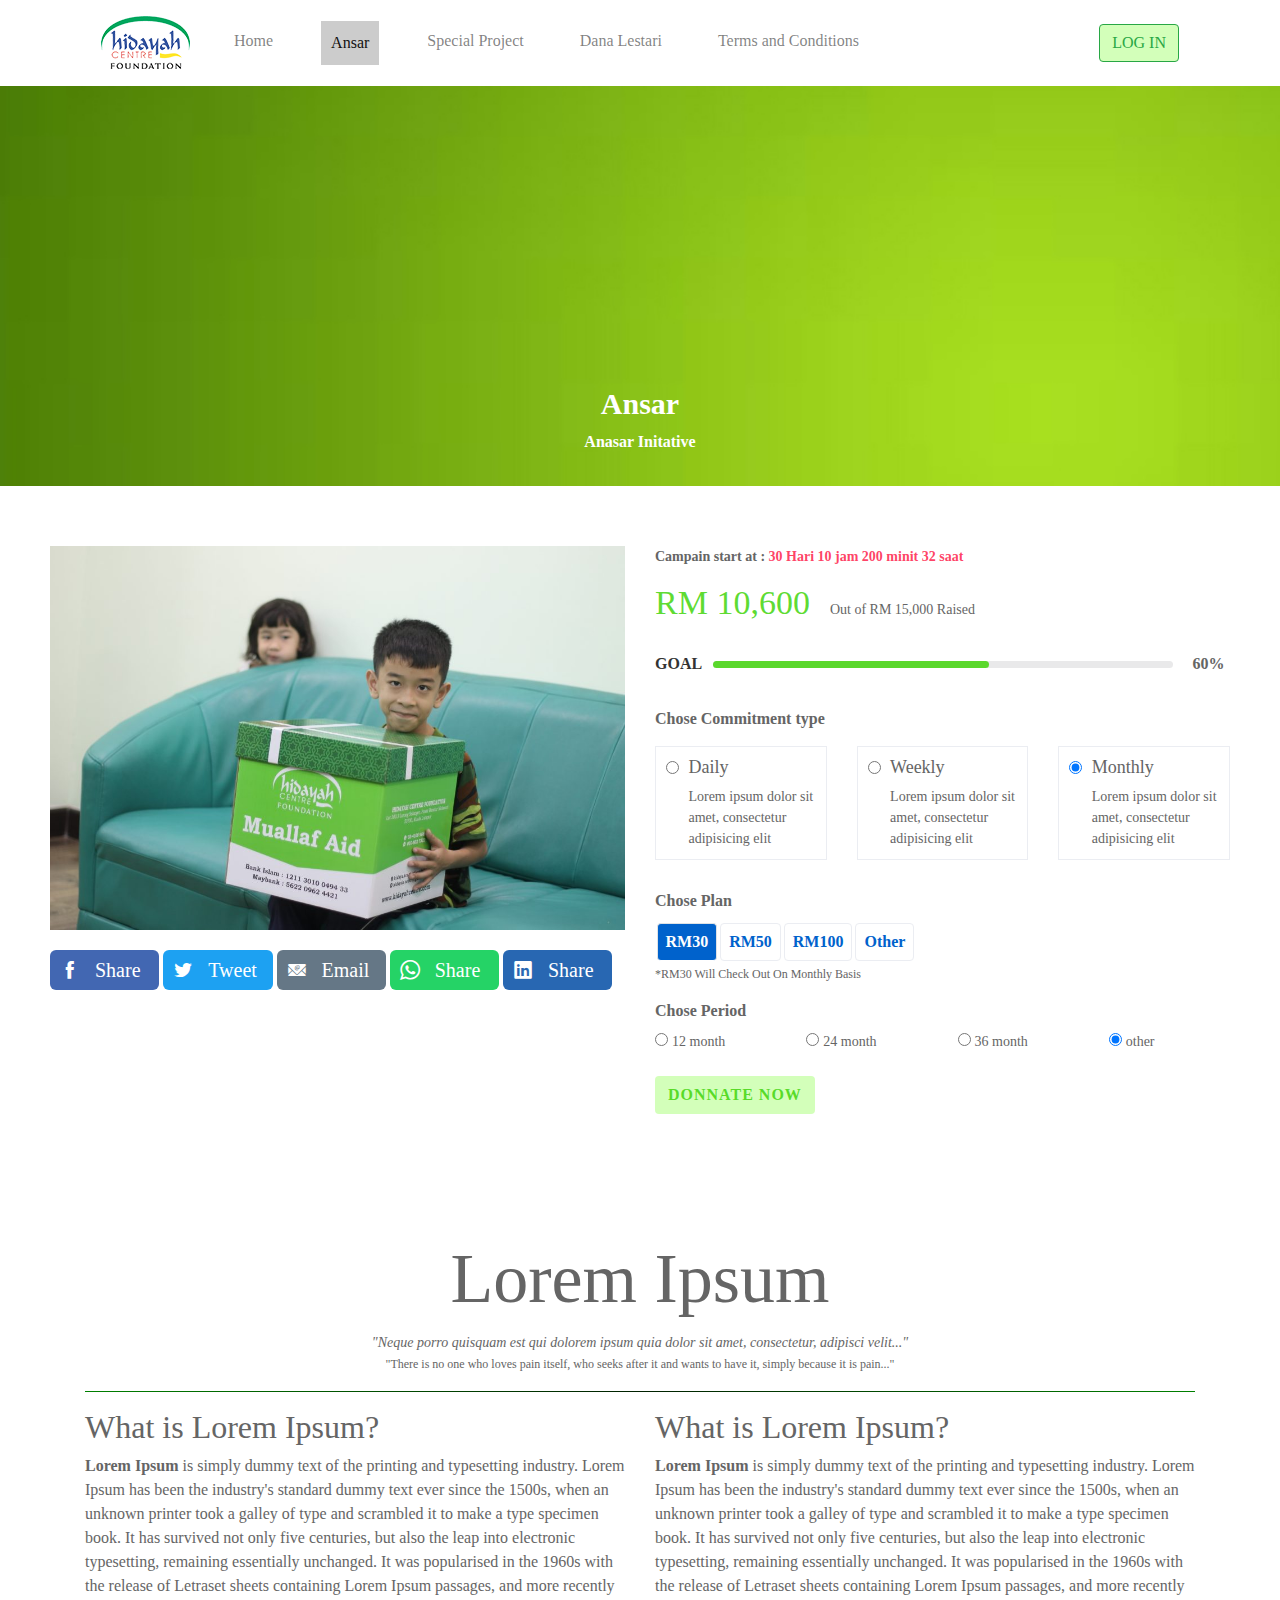
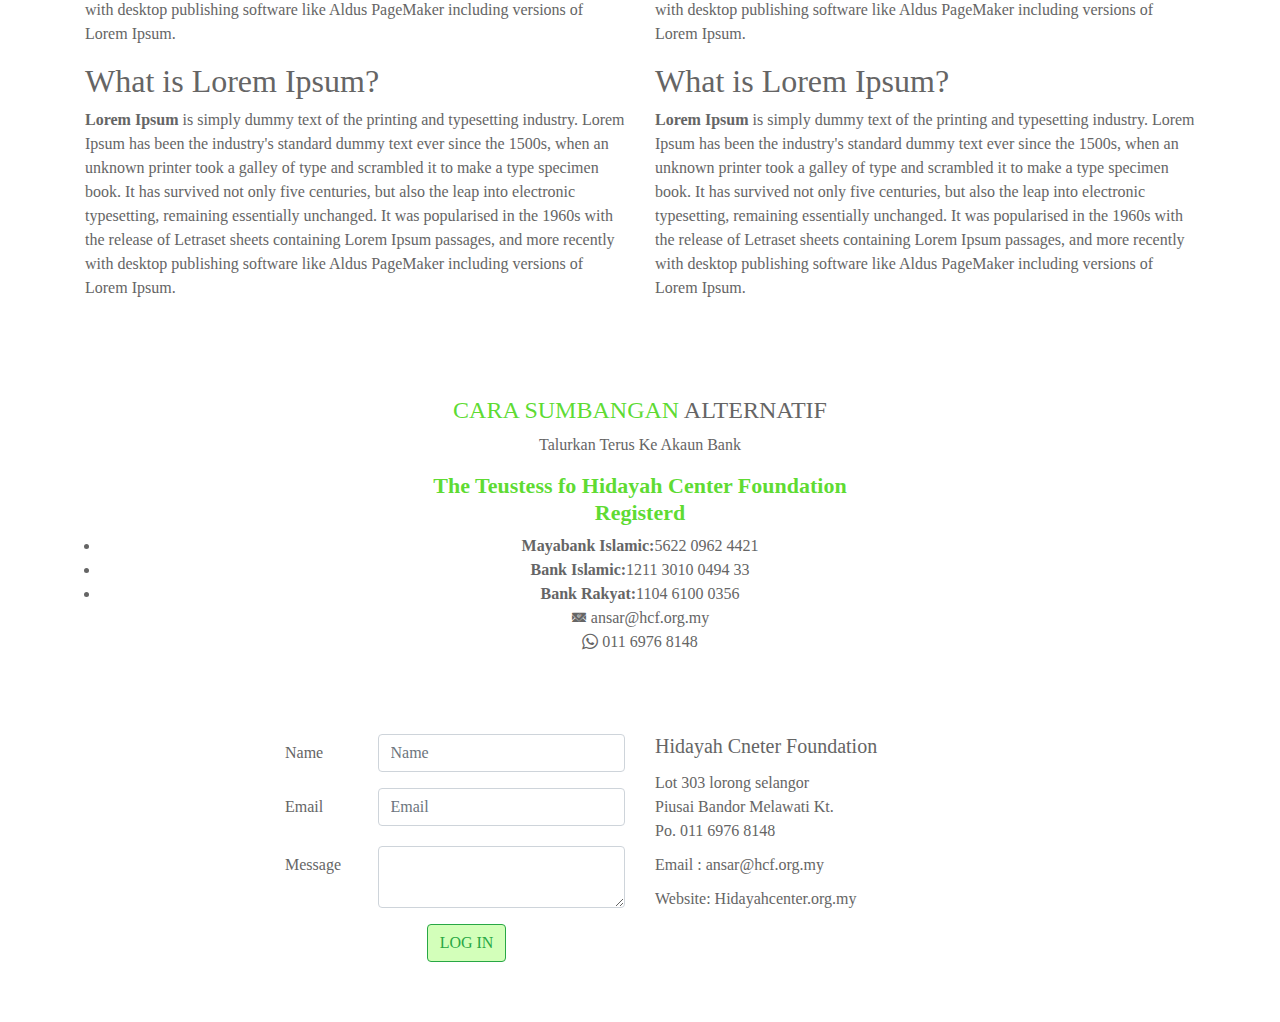
==== ansar-detail.html @ 2acba269 "Client" ====
<!DOCTYPE html>
<html>
<head>
	<meta charset="utf-8">
    <meta name="viewport" content="width=device-width, initial-scale=1, shrink-to-fit=no">
    <meta name="viewport" content="width=device-width, initial-scale=1">
    <title></title>
	<!-- bootstrap link -->
	<link rel="stylesheet" type="text/css" href="css/bootstrap.min.css">
	<!-- main css -->
	<link rel="stylesheet" href="css/style.css">
	<!-- icon -->
	<link href="icofont/icofont.min.css" rel="stylesheet">
	<!------ Include the above in your HEAD tag ---------->
</head>
<body>
	<header>
		<div class="container">
			<!-- menu -->
			
		<nav class="navbar navbar-expand-lg navbar-light bg-light">
		  <a class="navbar-brand" href="#">
		  	<img src="images/logo-4.png"></a>
		  <button class="navbar-toggler" type="button" data-toggle="collapse" data-target="#navbarSupportedContent" aria-controls="navbarSupportedContent" aria-expanded="false" aria-label="Toggle navigation">
		    <span class="navbar-toggler-icon"></span>
		  </button>

		  <div class="collapse navbar-collapse" id="navbarSupportedContent">
		    <ul class="navbar-nav mr-auto">
		      <li class="nav-item">
		        <a class="nav-link" href="#">Home</a>
		      </li>
		      <li class="nav-item active">
		        <a class="nav-link" href="#">Ansar <span class="sr-only">(current)</span></a>
		      </li>
		      <li class="nav-item">
		        <a class="nav-link" href="#">Special Project</a>
		      </li>
		      <li class="nav-item">
		        <a class="nav-link" href="#">Dana Lestari</a>
		      </li>
		      <li class="nav-item">
		        <a class="nav-link" href="#">Terms and Conditions</a>
		      </li>
		    </ul>
		     <button class="btn btn-outline-success my-2 my-sm-0" type="submit">Log in</button>
		  </div>
		</nav>
			<!-- menu end -->
		</div>
	</header>
	<!-- hero section -->
	<section id="hero">
		<div class="container">
			<div class="hero-content">
				<h4>Ansar</h4>
				<p>Anasar Initative</p>
			</div>
		</div>
	</section>
	<section id="ansar-detail">
			<div class="row">
				<div class="col-lg-6 col-md-12">
					<div class="ansar-detail-img">
						<img src="images/Mualaf-Aid-1024x683.jpg">
					</div>
					<div class="social-area">
						<div class="s-item">
							<div class="item"><a href=""><i class="icofont-facebook"></i> <span>Share</span></a></div>
						</div>
						<div class="s-item">
							<div class="item"><a href=""><i class="icofont-twitter"></i> <span>Tweet</span></a></div>
						</div>
						<div class="s-item">
							<div class="item"><a href=""><i class="icofont-email"></i> <span>Email</span></a></div>
						</div>
						<div class="s-item">
							<div class="item"><a href=""><i class="icofont-brand-whatsapp"></i> <span>Share</span></a></div>
						</div>
						<div class="s-item">
							<div class="item"><a><i class="icofont-linkedin"></i> <span>Share</span></a></div>
						</div>
					</div>
				</div>
				<div class="col-lg-6 col-md-12">
					<div class="ansar-detail-content">
						<p>Campain start at : <span>30 Hari 10 jam 200 minit 32 saat</span></p>
						<div class="ansar-detail-price">
							<h4>RM 10,600<small>Out of RM 15,000 Raised</small></h4>
						</div>
						<div class="progress-box">
						  <li class="progress-title">goal</li>
							  <div class="progress orange">
							      <div class="progress-bar" style="width:60%; background:#42d50ddb;">
							          
							      </div>
							  </div>
							<li><div class="progress-value">60%</div></li>
						</div>
						<div class="commitment-area">
							<span style="font-weight: 600">Chose Commitment type</span>
							<div class="row">
								<div class="col-md-4">
									<div class="commitment-box">
										<span class="commitment__control">
											<span class="commitment-radio">
												<input type="radio" name="m_option_1" value="1" checked="">
											</span>
										</span>
										<span class="commitment-option__label">
											<span class="commitment-option__head">
												<h4 class="commitment-option__title">
													Daily
												</h4>
												<div class="commitment-option__focus">
													Lorem ipsum dolor sit amet, consectetur adipisicing elit
												</div>
											</span>
										</span>
									</div>
								</div>
								<div class="col-md-4">
									<div class="commitment-box">
										<span class="commitment__control">
											<span class="commitment-radio">
												<input type="radio" name="m_option_1" value="1" checked="">
											</span>
										</span>
										<span class="commitment-option__label">
											<span class="commitment-option__head">
												<h4 class="commitment-option__title">
													Weekly
												</h4>
												<div class="commitment-option__focus">
													Lorem ipsum dolor sit amet, consectetur adipisicing elit
												</div>
											</span>
										</span>
									</div>
								</div>
								<div class="col-md-4">
									<div class="commitment-box">
										<span class="commitment__control">
											<span class="commitment-radio">
												<input type="radio" name="m_option_1" value="1" checked="">
											</span>
										</span>
										<span class="commitment-option__label">
											<span class="commitment-option__head">
												<h4 class="commitment-option__title">
													Monthly
												</h4>
												<div class="commitment-option__focus">
													Lorem ipsum dolor sit amet, consectetur adipisicing elit
												</div>
											</span>
										</span>
									</div>
								</div>
							</div>
						</div>
						<div id="tabs" class="project-tab">
				            	<div class="title">
				            		<span>Chose Plan</span>
				            	</div>
				                <div class="row">
				                    <div class="col-md-8">
				                        <nav>
				                            <div class="nav nav-tabs nav-fill" id="nav-tab" role="tablist">
				                                <a class="nav-item nav-link active" id="nav-rm30-tab" data-toggle="tab" href="#nav-rm30" role="tab" aria-controls="nav-rm30" aria-selected="true">RM30</a>
				                                <a class="nav-item nav-link" id="nav-rm50-tab" data-toggle="tab" href="#nav-rm50" role="tab" aria-controls="nav-rm50" aria-selected="false">RM50</a>
				                                <a class="nav-item nav-link" id="nav-rm100-tab" data-toggle="tab" href="#nav-rm100" role="tab" aria-controls="nav-rm100" aria-selected="false">RM100</a>
				                                <a class="nav-item nav-link" id="nav-others-tab" data-toggle="tab" href="#nav-others" role="tab" aria-controls="nav-others" aria-selected="false">Other</a>
				                            </div>
				                        </nav>
				                        <div class="tab-content" id="nav-tabContent">
				                            <div class="tab-pane fade show active" id="nav-rm30" role="tabpanel" aria-labelledby="nav-rm30-tab">
				                            	<span>*RM30 Will Check Out On Monthly Basis</span>
				                            </div>
				                            <div class="tab-pane fade" id="nav-rm50" role="tabpanel" aria-labelledby="nav-rm50-tab">
				                            	<span>*RM50 Will Check Out On Monthly Basis</span>
				                            </div>
				                            <div class="tab-pane fade" id="nav-rm100" role="tabpanel" aria-labelledby="nav-rm100-tab">
				                            	<span>*RM100 Will Check Out On Monthly Basis</span>
				                            </div>
				                            <div class="tab-pane fade" id="nav-others" role="tabpanel" aria-labelledby="nav-others-tab">
				                            	<span>*Selct A Plan</span>
				                            </div>
				                        </div>
				                    </div>
				                </div>
				        </div>
						<div class="period">
							<h6>Chose Period</h6>
							<div class="row">
								<div class="col-lg-3 col-md-3 col-sm-6">
									<span class="period-radio">
										<input type="radio" name="m_option_2" value="1" checked="">
									</span>
									<span class="period-option__label">
									<span class="period-option__head">
										<span class="period-option__title">
											12 month
										</span>
									</span>
								</div>
								<div class="col-lg-3 col-md-3 col-sm-6">
									<span class="period-radio">
										<input type="radio" name="m_option_2" value="1" checked="">
									</span>
									<span class="period-option__label">
									<span class="period-option__head">
										<span class="period-option__title">
											24 month
										</span>
									</span>
								</div>
								<div class="col-lg-3 col-md-3 col-sm-6">
									<span class="period-radio">
										<input type="radio" name="m_option_2" value="1" checked="">
									</span>
									<span class="period-option__label">
										<span class="period-option__head">
											<span class="period-option__title">
												36 month 
											</span>
										</span>
									</span>
								</div>
								<div class="col-lg-3 col-md-3 col-sm-6">
									<span class="period-radio">
										<input type="radio" name="m_option_2" value="1" checked="">
									</span>
									<span class="period-option__label">
										<span class="period-option__head">
											<span class="period-option__title">
												other
											</span>
										</span>
									</span>
								</div>
							</div>
						</div>
						<div class="button">
							<div class="row">
								<div class="col-md-4">
									<div class="btn text-align-right">
										<a href="">donnate now</a>
									</div>
								</div>
							</div>
						</div>
					</div>
				</div>
			</div>
		</div>
	</section>
	<!-- end hero secction -->
	<section id="ansar-text-area">
		<div class="container">
			<div class="inner">
				<div class="title-area">
					<h1>Lorem Ipsum</h1>
					<h4>"Neque porro quisquam est qui dolorem ipsum quia dolor sit amet, consectetur, adipisci velit..."</h4>
					<h5>"There is no one who loves pain itself, who seeks after it and wants to have it, simply because it is pain..."</h5>
				</div>
				<hr>
			</div>
			<div id="Panes">
				<div class="row">
					<div class="col-md-6">
						<h2>What is Lorem Ipsum?</h2>
						<p><strong>Lorem Ipsum</strong> is simply dummy text of the printing and typesetting industry. Lorem Ipsum has been the industry's standard dummy text ever since the 1500s, when an unknown printer took a galley of type and scrambled it to make a type specimen book. It has survived not only five centuries, but also the leap into electronic typesetting, remaining essentially unchanged. It was popularised in the 1960s with the release of Letraset sheets containing Lorem Ipsum passages, and more recently with desktop publishing software like Aldus PageMaker including versions of Lorem Ipsum.</p>
					</div>
					<div class="col-md-6">
						<div>
							<h2>What is Lorem Ipsum?</h2>
							<p><strong>Lorem Ipsum</strong> is simply dummy text of the printing and typesetting industry. Lorem Ipsum has been the industry's standard dummy text ever since the 1500s, when an unknown printer took a galley of type and scrambled it to make a type specimen book. It has survived not only five centuries, but also the leap into electronic typesetting, remaining essentially unchanged. It was popularised in the 1960s with the release of Letraset sheets containing Lorem Ipsum passages, and more recently with desktop publishing software like Aldus PageMaker including versions of Lorem Ipsum.</p>
						</div>
					</div>
					<div class="col-md-6">
						<div>
							<h2>What is Lorem Ipsum?</h2>
							<p><strong>Lorem Ipsum</strong> is simply dummy text of the printing and typesetting industry. Lorem Ipsum has been the industry's standard dummy text ever since the 1500s, when an unknown printer took a galley of type and scrambled it to make a type specimen book. It has survived not only five centuries, but also the leap into electronic typesetting, remaining essentially unchanged. It was popularised in the 1960s with the release of Letraset sheets containing Lorem Ipsum passages, and more recently with desktop publishing software like Aldus PageMaker including versions of Lorem Ipsum.</p>
						</div>
					</div>
					<div class="col-md-6">
						<div>
							<h2>What is Lorem Ipsum?</h2>
							<p><strong>Lorem Ipsum</strong> is simply dummy text of the printing and typesetting industry. Lorem Ipsum has been the industry's standard dummy text ever since the 1500s, when an unknown printer took a galley of type and scrambled it to make a type specimen book. It has survived not only five centuries, but also the leap into electronic typesetting, remaining essentially unchanged. It was popularised in the 1960s with the release of Letraset sheets containing Lorem Ipsum passages, and more recently with desktop publishing software like Aldus PageMaker including versions of Lorem Ipsum.</p>
						</div>
					</div>
				</div>
			</div>
		</div>
	</section>
	<section id="adress">
		<div class="container">
			<div class="col-md-12">
				<div class="adress-content">
					<div class="title-area">
						<h4><span>cara sumbangan</span> alternatif</h4>
						<p>Talurkan Terus ke akaun bank</p>
					</div>
					<div class="content">
						<h4>The Teustess fo Hidayah Center Foundation Registerd</h4>
						<li><b>Mayabank Islamic:</b>5622 0962 4421</li>
						<li><b>Bank Islamic:</b>1211 3010 0494 33</li>
						<li><b>Bank Rakyat:</b>1104 6100 0356</li>
						<div class="email"><i class="icofont-email"></i> ansar@hcf.org.my</div>
						<div class="number"><i class="icofont-brand-whatsapp"></i> 011 6976 8148</div>
					</div>
				</div>
			</div>
		</div>
	</section>
	<section id="contact-area">
		<div class="container">
			<div class="col-lg-8 offset-lg-2 col-md-12">
			<div class="row">
				<div class="col-lg-6 col-md-6">
					<div class="contact-box">
					<form>
					  <div class="form-group row">
					    <label for="name" class="col-sm-3 col-form-label">Name</label>
					    <div class="col-sm-9">
					      <input type="text" class="form-control" id="inputPassword" placeholder="Name">
					    </div>
					  </div>
					  <div class="form-groups row">
					    <label for="nmae" class="col-sm-3 col-form-label">Email</label>
					    <div class="col-sm-9">
					      <input type="email" class="form-control" id="inputPassword" placeholder="Email">
					    </div>
					  </div>
					  <div class="form-group row" style="padding-top: 20px">
					    <label for="meseage" class="col-sm-3 col-form-label">Message</label>
					    <div class="col-sm-9">
					      <textarea name="" class="form-control"></textarea>
					    </div>
					  </div>
					  <button class="btn btn-outline-success my-3 my-sm-0 offset-md-5" type="submit">Log in</button>
					</form>
				</div>
				</div>
				<div class="col-lg-6 col-md-6">
					<div class="contact-content">
						<h5>Hidayah Cneter Foundation</h5>
						<div class="cc1">
						Lot 303 lorong selangor	<br>Piusai Bandor Melawati Kt.<br>Po. 011 6976 8148
						</div>
						<div class="cc2">
							Email : ansar@hcf.org.my
						</div>
						<div class="cc3">
							Website: Hidayahcenter.org.my
						</div>
					</div>
				</div>
			</div>
			</div>
		</div>
	</section>
	<!-- bootstrap js -->
	<script src="js/jquery-3.3.1.min.js"></script>
  	<script src="js/bootstrap.min.js"></script>
  	<script src="js/popper.min.js"></script>
</body>
</html>
---- css/style.css ----
body{
	margin: 0;
	padding: 0;
}
li{
	list-style: none;
	color: #656565;
	font-family: metronic;
}
a{
	font-family: metronic;
}
a:hover{
	text-decoration: none;
	outline: none;
}
hr{
	background: green;
 	height: 1px;
}
p{
	color: #656565;
	font-family: metronic;
}
h1,h2,h3,h4,h5,h6{
	color: #656565;
	font-family: metronic;
}
div{
	color: #656565;
	font-family: metronic;
}
span{
	font-family: metronic;
}
/* header-area */

/* nav */
.bg-light {
    background-color: transparent !important ;
}
.navbar-light .navbar-nav .active > .nav-link, .navbar-light .navbar-nav .nav-link.active, .navbar-light .navbar-nav .nav-link.show, .navbar-light .navbar-nav .show > .nav-link {
    color: #111;
    background: #ccc;
    padding: 10px 10px;
}
.nav-item{
	padding: 0 20px;
}
.nav-links:hover{
	color: #111;
    background: #ccc;
    padding: 10px 10px;
}
.navbar-light .navbar-nav .nav-link:focus, .navbar-light .navbar-nav .nav-link:hover {
    color: rgba(0,0,0,.7);
    background: #ccc;
    padding: 10px 10px;
}
/* banner */
#banner{
	background-image: url(../images/banner-Ansar-site.jpg);
	height: 400px;
	width: 100%;
	-webkit-background-size: cover;
	background-size: cover;
	background-repeat: no-repeat;
}

@media(min-width:320px) and (max-width:576px) {
	 #banner{
		height: 200px;
	}
}
@media(min-width:480px) and (max-width:767px) {
 	 #banner{
		height: 200px;
	}
}
@media(min-width:768px) and (max-width:1024px) {
	#banner{
		height: 200px;
	}
}
/* allhero */
#hero{
	background-image: url(../images/header.jpg);
	height: 400px;
	width: 100%;
	-webkit-background-size: cover;
	background-size: cover;
	background-repeat: no-repeat;
	background-position: center center;
}
.hero-content{
	text-align: center;
	position: relative;
	top: 300px;
	z-index: 1;
}
.hero-content h4{
	font-size: 30px;
	color: #fff;
	font-weight: 600;
}
.hero-content p{
	color: #fff;
	font-weight: 600;
}
@media(min-width:320px) and (max-width:576px) {
	  #hero{
		height: 200px;
	}
	.hero-content{
		top: 110px;
	}
}
@media(min-width:480px) and (max-width:767px) {
 	 #hero{
		height: 200px;
	}
	.hero-content{
		top: 110px;
	}
}
@media(min-width:768px) and (max-width:1024px) {
	#hero{
		height: 200px;
	}
	.hero-content{
		top: 110px;
	}
}

/* anasar description */
#anasar-desription{
	padding: 60px 0;
	text-align: center;
}
.anasar-desription-area{
	padding: 0 15%;
}
.anasar-desription-title-area{
	position: relative;
	padding-bottom: 20px;
}
.anasar-desription-title-area::before {
    position: absolute;
    content: "";
    height: 2px;
    width: 193px;
    background: green;
    top: 75px;
    left: 37%;
}
.anasar-desription-title{
	text-transform: uppercase;
	font-weight: 600;
	font-size: 30px;
}
.anasar-desription-subtitle{
	text-transform: capitalize;
}
.anasar-desription-content div{
	padding: 5px 0;
}
.anasar-desription-content div span{
	font-weight: 600;
}
.anasar-desription-bottom-area{
	padding:20%;
}
.anasar-desription-bottom-area .title{
	font-size: 16px;
}
.anasar-desription-bottom-area .bottom-area{
	display: flex;
	padding-top: 15px;
}
.anasar-desription-bottom-area .bottom-area .item{
	padding: 0 10px;
}
.anasar-desription-bottom-area .bottom-area .icon i{
	font-size: 40px;
	color: #007cffc4 !important;
}
.anasar-desription-bottom-area .bottom-area .content h4{
	font-size: 20px;
	color: #007cffc4 !important;
}
@media(min-width:320px) and (max-width:576px) {
	 #anasar-desription{
		padding: 20px 0;
		text-align: center;
	}
	.anasar-desription-area {
    	padding: 0;
	}
	.anasar-desription-title-area::before {
    	left: 23%;
	}
	.anasar-desription-bottom-area .bottom-area {
	    display: block;
	}
	.anasar-desription-bottom-area .bottom-area .item{
	    padding-top: 15px;
	}
}
@media(min-width:480px) and (max-width:767px) {
 	 #anasar-desription{
		padding: 20px 0;
		text-align: center;
	}
	.anasar-desription-area {
    	padding: 0;
	}
	.anasar-desription-title-area::before {
    	left: 23%;
	}
	.anasar-desription-bottom-area .bottom-area {
	    display: block;
	}
	.anasar-desription-bottom-area .bottom-area .item{
	    padding-top: 15px;
	}
}
@media(min-width:768px) and (max-width:1024px) {
  #anasar-desription{
		padding: 20px 0;
		text-align: center;
	}
	.anasar-desription-area {
    	padding: 0 !important;
	}
	.anasar-desription-title-area::before {
    	left: 37%;
	}
	.anasar-desription-bottom-area .bottom-area {
	    display: flex;
	}
	.anasar-desription-bottom-area .bottom-area .item{
	    padding-top: 15px;
	}}
/* property area */
#property{
	padding: 60px 0;
}
.property-title{
	text-align: center;
	padding-bottom: ;
}
.property-title h4{
	font-size: 30px;
	font-weight: 600;
}
.property-box{
	padding: 25px 0;
}
.properyy-box-title{
	width: 100%;
}
.property-img img{
	width: 100%;
	height: auto;
}
.property-box-area{
	padding-top: 40px;
}
.property-head{
	display: flex;
	width: 100%;
}
.property-head h5{
	width: 80%;
	text-align: left;
	text-transform: capitalize;
}
.property-head .btn{
	width: 20%;
	text-align: left;
}
.property-list-item {
    padding: 5px 0;
    display: flex;
}
.property-list-item li{
	display: inline-block;
	padding: 0 20px;
	text-transform: capitalize;
	font-weight: 600;
}
.property-list-item li span{
	padding: 5px 10px;
	text-transform: capitalize;
	background: #007cff38;
	margin-left: 10px;
	color: #007cffc4;
	font-weight: 600;
}
.property-list-item li span:nth-child(2){
	padding: 5px 10px;
	text-transform: capitalize;
	background: #007cff38;
	margin-left: 10px;
	color: #42d50ddb;
	font-weight: 600;
}
.property-list-item li:nth-child(1){
	padding-left: 0;
}
.progress-box{
	width: 100%;
	display: flex;
	padding-top: 20px;
}
.progress-title{
	width: 10%;
}
.progress {
	width: 80%;
	margin-top: 9px;
}
.progress-title{
    color: #333;
    text-transform: uppercase;
    margin: 0 0 25px;
    font-weight: 600;
}
.progress{
    height: 7px;
    background: #e9e9ea;
    border-radius: 15px;
    overflow: visible;
    position: relative;
}
.progress .progress-bar{
    box-shadow: none;
    border: none;
    border-radius: 15px;
    position: relative;
    -webkit-animation: animate-positive 1s;
    animation: animate-positive 1s;
}
.progress.orange:before{ border: 7px solid #42d50ddb; }
.progress.orange .progress-value{
    border: 5px solid #fe3b3b;
    color: #fe3b3b;
}
.progress-value{
	padding-left: 20px;
	font-weight: 600;
}
@-webkit-keyframes animate-positive{
    0%{ width: 0; }
}
@keyframes animate-positive{
    0%{ width: 0; }
}
.property-list-item-bottom {
    padding: 5px 0;
    display: flex;
}
.property-list-item-bottom li{
	display: inline-block;
	padding: 0 20px;
	text-transform: capitalize;
	font-weight: 600;
}
.property-list-item-bottom li span{
	padding: 5px 0;
	text-transform: capitalize;
	margin-left: 10px;
	color: #007cffc4;
	font-weight: 600;
}
.property-list-item-bottom li:nth-child(1){
	padding-left: 0;
}
@media(min-width:320px) and (max-width:576px) {
	 #property{
		padding: 20px 0;
		text-align: center;
	}
	.property-box-area {
	    padding-top: 10px;
	}
	.property-head {
	    display: flex;
	    padding-top: 20px;
	    padding-bottom: 12px;
	}
	.property-head h5 {
	    width: 52%;
	}
	.property-head .btn {
	    width: 50%;
	}
	.property-list-item li {
	    padding: 0px 18px;
	}
}
@media(min-width:480px) and (max-width:767px) {
 	#property{
		padding: 20px 0;
		text-align: center;
	}
	.property-box-area {
	    padding-top: 10px;
	}
	.property-head {
	    display: flex;
	    padding-top: 20px;
	    padding-bottom: 12px;
	}
	.property-head h5 {
	    width: 52%;
	}
	.property-head .btn {
	    width: 50%;
	}
	.property-list-item li {
	    padding: 0px 18px;
	}
}
@media(min-width:768px) and (max-width:1024px) {
	 #property{
		padding: 20px 0;
		text-align: center;
	}
	.property-box-area {
	    padding-top: 10px;
	}
	.property-head {
	    display: flex;
	    padding-top: 0;
	    padding-bottom: 15px;
	}
	.property-head h5 {
	    width: 66%;
	}
	.property-head .btn {
	    width: 35%;
	}
	.property-list-item li {
	    padding: 0px 18px;
	}
	.property-list-item-bottom {
	    padding: 0px 0;
	    display: flex;
	}
	.progress-box {
	    padding-top: 5px;
	}
}
/* detaiil-page */
/* anasar-detail */
#ansar-detail{
	padding: 60px 50px; 
}
.ansar-detail-img img{
	width: 100%;
	height: auto;
}
.social-area{
	padding-top: 20px;
}
.social-area .s-item{
	width: 19%;
	display: inline-flex;
	padding: 5px 10px;
	text-align: center;
	border-radius: 6px;
}
.social-area .s-item:nth-child(1){
	background: #4267B2;
}
.social-area .s-item:nth-child(2){
	background: #1DA1F2;
}
.social-area .s-item:nth-child(3){
	background: #657786;
}
.social-area .s-item:nth-child(4){
	background: #25D366;
}
.social-area .s-item:nth-child(5){
	background: #2867b2;
}
.social-area .s-item .item a{
	color: #fff;
	font-size: 20px;
}
.social-area .s-item .item span{
	padding-left: 10px;
}
.ansar-detail-content p{
	font-size: 14px;
	font-weight: 600;
}
.ansar-detail-content p span{
	color: #fe224bdb;
}
.ansar-detail-price h4{
	font-size: 34px;
	color: #42d50ddb;
}
.ansar-detail-price h4 small{
	font-size: 14px;
	color: #656565;
	padding-left: 20px;
}
.commitment-area{
	padding: 6px 0;
}
.commitment-box{
	display: -webkit-flex;
	display: -moz-flex;
	display: -ms-flex;
	display: -o-flex;
	display: flex;
	padding: 10px;
	border: 1px solid #ebedf2;
	margin: 15px 0;
}
.commitment-box .commitment-option__title{
	font-size: 18px
}
.commitment-box .commitment-option__focus{
	font-size: 14px;
}
.commitment__control{
	width: 15%;
}
.commitment-option__label{
	width: 85%;
}
.nav-tabs {
    border-bottom: none;
}
.project-tab {
    padding: 8px 0;
}
.project-tab #tabs{
    background: #007b5e;
    color: #eee;
}
.project-tab .title{
    padding-bottom: 10px;
}
.project-tab .title span{
	font-weight: 600;
    padding-bottom: 10px;
}
.project-tab #tabs .nav-tabs .nav-item.show .nav-link, .nav-tabs .nav-link.active {
    color: #fff;
    background-color: #0062cc;
    font-size: 16px;
    font-weight: bold;
}
.project-tab .nav-link {
    border: 1px solid transparent;
    border-radius: .25rem;
    color: #0062cc;
    font-size: 16px;
    font-weight: 600;
}
.project-tab .nav-link:hover {
    border: none;
}
.project-tab a{
    text-decoration: none;
    color: #333;
    font-weight: 600;
}
.nav-fill .nav-item {
    -ms-flex: none;
    flex: none;
    text-align: center;
    border: 1px solid #ebedf2;
    padding: 6px 8px;
    margin: 0 1.5px;
}
.tab-pane span{
	font-size: 12px;
}
.period{
	padding: 8px 0;
}
.period h6{
	font-weight: 600;
}
.period-option__title {
	font-size: 14px;
	font-weight: ;
}
.button .btn{
	margin-top: 15px;
}
.btn {
    text-align: left;
    background: #9aff6270;
    text-transform: uppercase;
    transition: ease all .5s;
}
 .btn a {
    text-align: center;
    text-transform: uppercase;
    letter-spacing: 1px;
    color: #42d50ddb;
    font-weight: 600;
    transition: ease all .5s;
}
.btn:hover {
    background: #42d50ddb;
}
.btn:hover a{
    color: #fff;
}
@media(min-width:320px) and (max-width:576px) {
 	#ansar-detail{
		padding: 0 30px; 
		margin: 30px 0 15px;
	}
	.progress-title {
	    width: 20%;
	}
	.social-area .s-item {
	    width: 32%;
	    margin-top: 5px;
	}
	.ansar-detail-content{
		padding-top: 60px;
	}
}
@media(min-width:480px) and (max-width:767px) {
 	#ansar-detail{
		padding: 0 30px; 
		margin: 30px 0 15px;
	}
	.progress-title {
	    width: 20%;
	}
	.social-area .s-item {
	    width: 32%;
	    margin-top: 5px;
	}
	.ansar-detail-content{
		padding-top: 60px;
	}
}
@media(min-width:768px) and (max-width:1024px) {
	#ansar-detail{
		padding: 0 30px; 
		margin: 30px 0 15px;
	}
	.ansar-detail-content{
		padding-top: 60px;
	}
}
/* datail-page-end */
/* adress-area */
#adress{
	padding: 20px 0;
}
.adress-content{
	text-align: center;
}
.adress-content .title-area h4{
	text-transform: uppercase;
}
.adress-content .title-area h4 span{
	text-transform: uppercase;
	color: #42d50ddb;
}
.adress-content .title-area p{
	text-transform: capitalize;
}
.adress-content .content h4{
	padding: 0 30%;
	color: #42d50ddb;
	font-weight: 600;
	font-size: 22px;
}
.adress-content .content li{
	list-style-type: disc;
}
@media(min-width:320px) and (max-width:576px) {
 	#adress{
		padding: 40px 0;
	}
	.adress-content .content h4{
		padding: 0;
	}
}
@media(min-width:480px) and (max-width:767px) {
 	#adress{
		padding: 40px 0;
	}
	.adress-content .content h4{
		padding: 0;
	}
}
@media(min-width:768px) and (max-width:1024px) {
	#adress{
		padding: 40px 0;
	}
	.adress-content .content h4{
		padding: 0;
	}
}
/* anasar-text-area */
#ansar-text-area{
	padding: 60px 0;
}
.inner .title-area{
	text-align: center;
}
.inner .title-area h1{
	font-family: DauphinPlain;
	font-size: 70px;
	line-height: 90px;
}
.inner .title-area h4{
	margin: 10px 10px 5px 10px;
	font-size: 14px;
	line-height: 18px;
	text-align: center;
	font-style: italic;
}
.inner .title-area h5{
	margin: 5px 10px 20px 10px;
	font-size: 12px;
	line-height: 14px;
	text-align: center;
}
.inner hr{
	    clear: both;
    border: 0;
    height: 1px;
    background-image: linear-gradient(to right,rgba(0,0,0,0),rgba(0,0,0,.75),rgba(0,0,0,0));
}
#Panes{
	margin-top: 15px;
}
#Panes h2{
	font-family: DauphinPlain;
}

@media only screen and (max-width: 600px) {
  #ansar-text-area{
	padding: 20px 0 10px; 
	}
}

@media(min-width:320px) and (max-width:576px) {
 	#ansar-text-area{
		padding: 20px 0 10px; 
	}
}
@media(min-width:480px) and (max-width:767px) {
 	#ansar-text-area{
		padding: 20px 0 10px; 
	}
}
@media(min-width:768px) and (max-width:1024px) {
	#ansar-text-area{
		padding: 20px 0 10px; 
	}
}
/* contact-area */
#contact-area{
	padding: 60px 0;
}
.form-control:focus {
    color: #495057;
    background-color: #fff;
    border-color: #111;
    outline: 0;
    box-shadow: none!important;
}
.contact-content .cc1{
	padding: 5px 0;
}
.contact-content .cc2{
	padding: 5px 0;
}
.contact-content .cc3{
	padding: 5px 0;
}
@media(min-width:320px) and (max-width:576px) {
 	#contact-area{
		padding: 10px 0;
	}
}
@media(min-width:480px) and (max-width:767px) {
 	#contact-area{
		padding: 10px 0;
	}
}
@media(min-width:768px) and (max-width:1024px) {
	#contact-area{
		padding: 10px 0;
	}
}
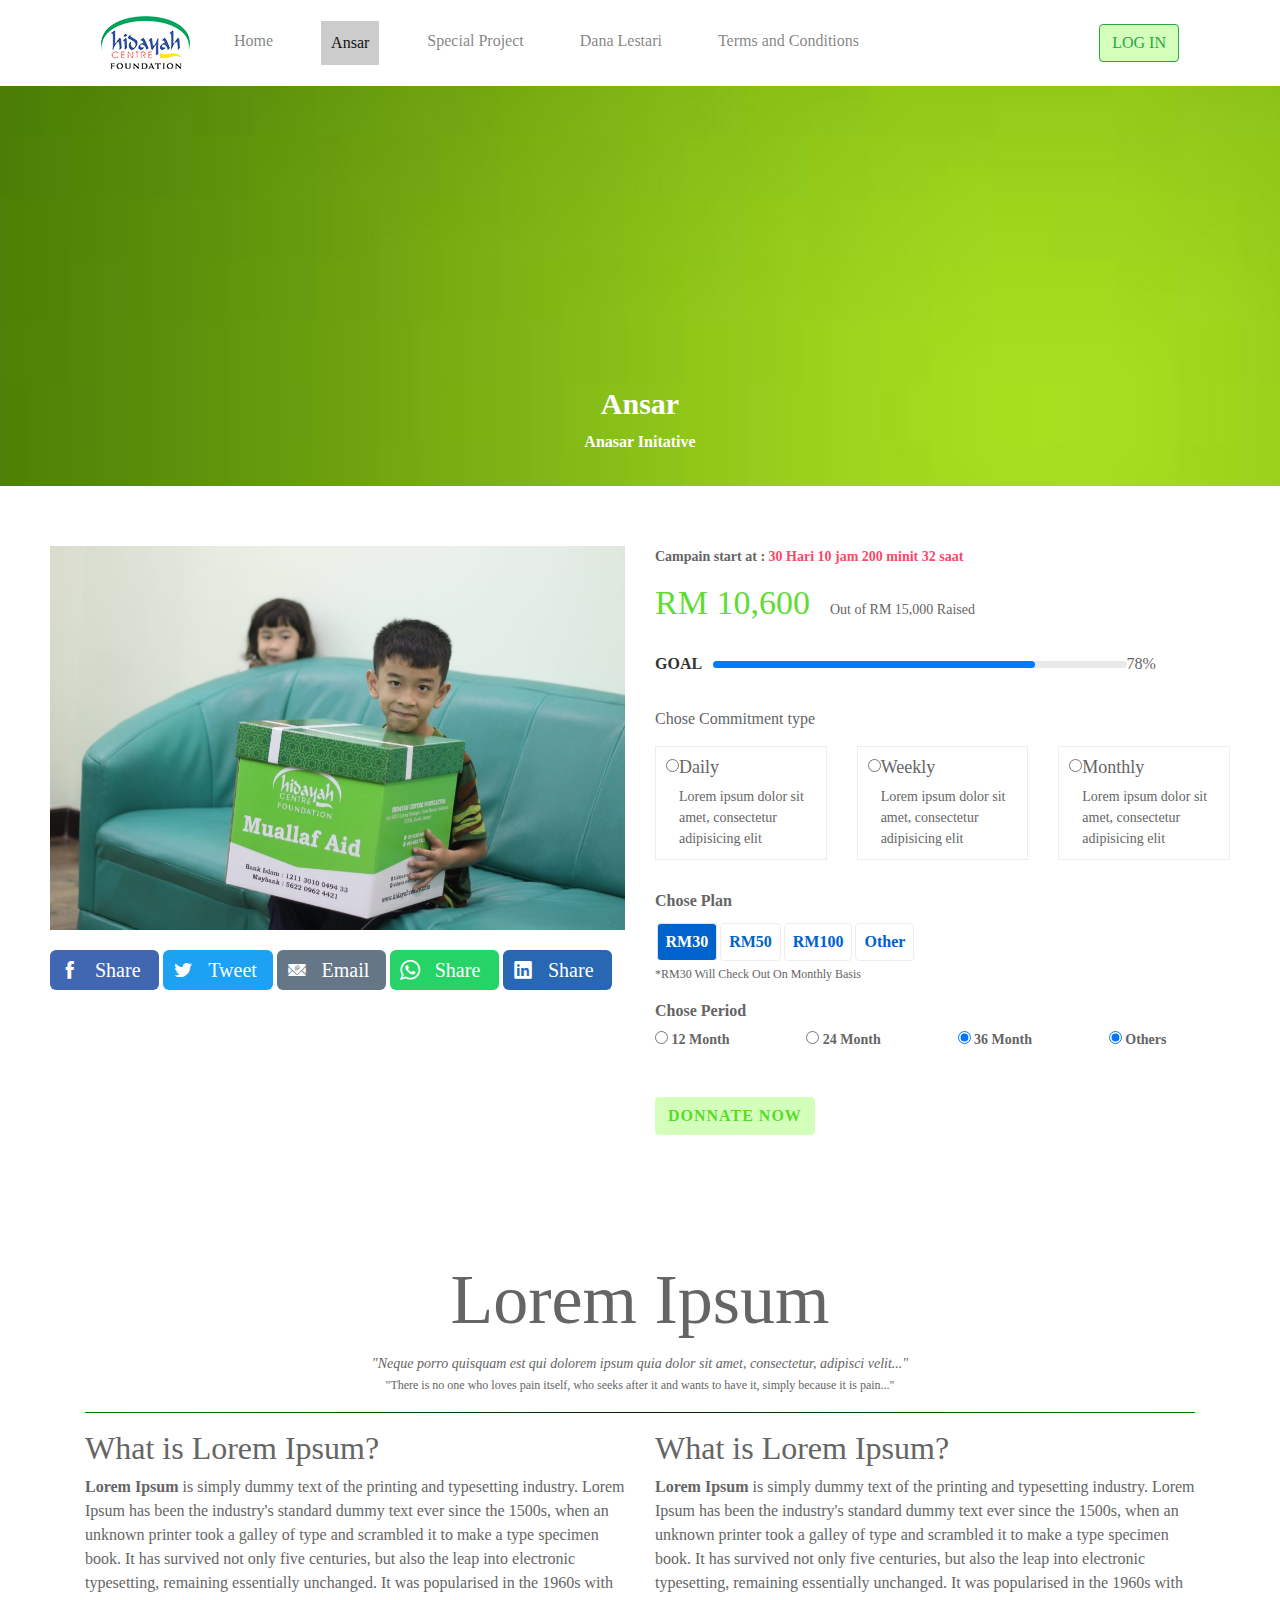
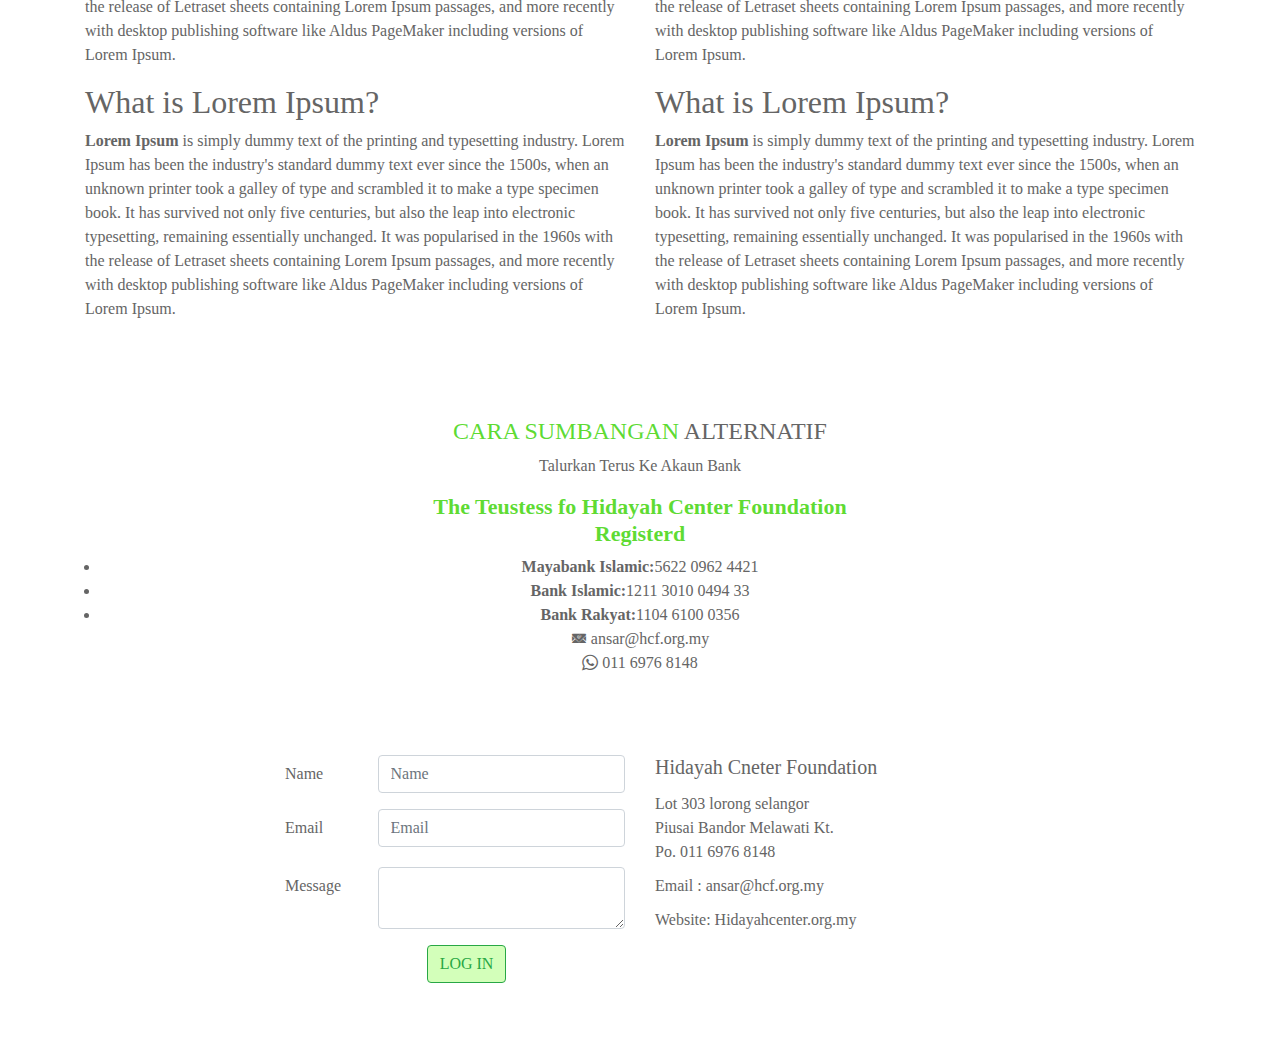
==== commit f9ead34a: "Update ansar-detail.html" ====
--- a/ansar-detail.html
+++ b/ansar-detail.html
@@ -78,7 +78,7 @@
 							<div class="item"><a href=""><i class="icofont-brand-whatsapp"></i> <span>Share</span></a></div>
 						</div>
 						<div class="s-item">
-							<div class="item"><a><i class="icofont-linkedin"></i> <span>Share</span></a></div>
+							<div class="item"><a href=""><i class="icofont-linkedin"></i> <span>Share</span></a></div>
 						</div>
 					</div>
 				</div>
@@ -90,71 +90,67 @@
 						</div>
 						<div class="progress-box">
 						  <li class="progress-title">goal</li>
-							  <div class="progress orange">
-							      <div class="progress-bar" style="width:60%; background:#42d50ddb;">
-							          
-							      </div>
-							  </div>
-							<li><div class="progress-value">60%</div></li>
+							  <div class="kt-widget__progress d-flex flex-fill">
+								<div class="progress">
+								<div class="progress-bar kt-bg-success" role="progressbar" style="width: 78%;" aria-valuenow="100" aria-valuemin="0" aria-valuemax="100"></div>
+								</div>
+								<span class="kt-widget__stat">
+									78%
+								</span>
+							</div>
 						</div>
 						<div class="commitment-area">
-							<span style="font-weight: 600">Chose Commitment type</span>
+							<span>Chose Commitment type</span>
 							<div class="row">
 								<div class="col-md-4">
 									<div class="commitment-box">
-										<span class="commitment__control">
-											<span class="commitment-radio">
-												<input type="radio" name="m_option_1" value="1" checked="">
-											</span>
-										</span>
-										<span class="commitment-option__label">
-											<span class="commitment-option__head">
-												<h4 class="commitment-option__title">
-													Daily
-												</h4>
-												<div class="commitment-option__focus">
-													Lorem ipsum dolor sit amet, consectetur adipisicing elit
+										<p>
+										   <input type="radio" id="test1" name="radio-group" checked="">
+										   <label for="test1" style="display: block">
+												<div class="commitment-option__head">
+													<h4 class="commitment-option__title">
+														Daily
+													</h4>
+													<div class="commitment-option__focus">
+														Lorem ipsum dolor sit amet, consectetur adipisicing elit
+													</div>
 												</div>
-											</span>
-										</span>
+										   </label>
+										 </p>
 									</div>
 								</div>
 								<div class="col-md-4">
 									<div class="commitment-box">
-										<span class="commitment__control">
-											<span class="commitment-radio">
-												<input type="radio" name="m_option_1" value="1" checked="">
-											</span>
-										</span>
-										<span class="commitment-option__label">
-											<span class="commitment-option__head">
-												<h4 class="commitment-option__title">
-													Weekly
-												</h4>
-												<div class="commitment-option__focus">
-													Lorem ipsum dolor sit amet, consectetur adipisicing elit
+										<p>
+										   <input type="radio" id="test2" name="radio-group" checked="">
+										   <label for="test2" style="display: block">
+												<div class="commitment-option__head">
+													<h4 class="commitment-option__title">
+														Weekly
+													</h4>
+													<div class="commitment-option__focus">
+														Lorem ipsum dolor sit amet, consectetur adipisicing elit
+													</div>
 												</div>
-											</span>
-										</span>
+										   </label>
+										 </p>
 									</div>
 								</div>
 								<div class="col-md-4">
 									<div class="commitment-box">
-										<span class="commitment__control">
-											<span class="commitment-radio">
-												<input type="radio" name="m_option_1" value="1" checked="">
-											</span>
-										</span>
-										<span class="commitment-option__label">
-											<span class="commitment-option__head">
-												<h4 class="commitment-option__title">
-													Monthly
-												</h4>
-												<div class="commitment-option__focus">
-													Lorem ipsum dolor sit amet, consectetur adipisicing elit
+										<p>
+										   <input type="radio" id="test3" name="radio-group" checked="">
+										   <label for="test3" style="display: block">
+												<div class="commitment-option__head">
+													<h4 class="commitment-option__title">
+														Monthly
+													</h4>
+													<div class="commitment-option__focus">
+														Lorem ipsum dolor sit amet, consectetur adipisicing elit
+													</div>
 												</div>
-											</span>
-										</span>
+										   </label>
+										 </p>
 									</div>
 								</div>
 							</div>
@@ -194,48 +190,40 @@
 							<h6>Chose Period</h6>
 							<div class="row">
 								<div class="col-lg-3 col-md-3 col-sm-6">
-									<span class="period-radio">
-										<input type="radio" name="m_option_2" value="1" checked="">
-									</span>
 									<span class="period-option__label">
 									<span class="period-option__head">
-										<span class="period-option__title">
-											12 month
+										<p>
+											<input type="radio" id="test4" name="radio-group-1" checked>
+											<label for="test4">12 Month</label>
+										</p>
+									</span>
+								</div>
+								<div class="col-lg-3 col-md-3 col-sm-6">
+									<span class="period-option__label">
+									<span class="period-option__head">
+										<p>
+											<input type="radio" id="test5" name="radio-group-1" checked>
+											<label for="test5">24 Month</label>
+										</p>
+									</span>
+								</div>
+								<div class="col-lg-3 col-md-3 col-sm-6">
+									<span class="period-option__label">
+										<span class="period-option__head">
+											<p>
+											   <input type="radio" id="test6" name="radio-group-1" checked=""Nmae->
+											   <label for="test6">36 Month</label>
+											</p>
 										</span>
 									</span>
 								</div>
 								<div class="col-lg-3 col-md-3 col-sm-6">
-									<span class="period-radio">
-										<input type="radio" name="m_option_2" value="1" checked="">
-									</span>
-									<span class="period-option__label">
-									<span class="period-option__head">
-										<span class="period-option__title">
-											24 month
-										</span>
-									</span>
-								</div>
-								<div class="col-lg-3 col-md-3 col-sm-6">
-									<span class="period-radio">
-										<input type="radio" name="m_option_2" value="1" checked="">
-									</span>
 									<span class="period-option__label">
 										<span class="period-option__head">
-											<span class="period-option__title">
-												36 month 
-											</span>
-										</span>
-									</span>
-								</div>
-								<div class="col-lg-3 col-md-3 col-sm-6">
-									<span class="period-radio">
-										<input type="radio" name="m_option_2" value="1" checked="">
-									</span>
-									<span class="period-option__label">
-										<span class="period-option__head">
-											<span class="period-option__title">
-												other
-											</span>
+											<p>
+											   <input type="radio" id="test7" name="radio-group" checked="">
+											   <label for="test7">Others</label>
+											</p>
 										</span>
 									</span>
 								</div>
@@ -256,6 +244,7 @@
 		</div>
 	</section>
 	<!-- end hero secction -->
+
 	<section id="ansar-text-area">
 		<div class="container">
 			<div class="inner">
@@ -366,4 +355,4 @@
   	<script src="js/bootstrap.min.js"></script>
   	<script src="js/popper.min.js"></script>
 </body>
-</html>+</html>
